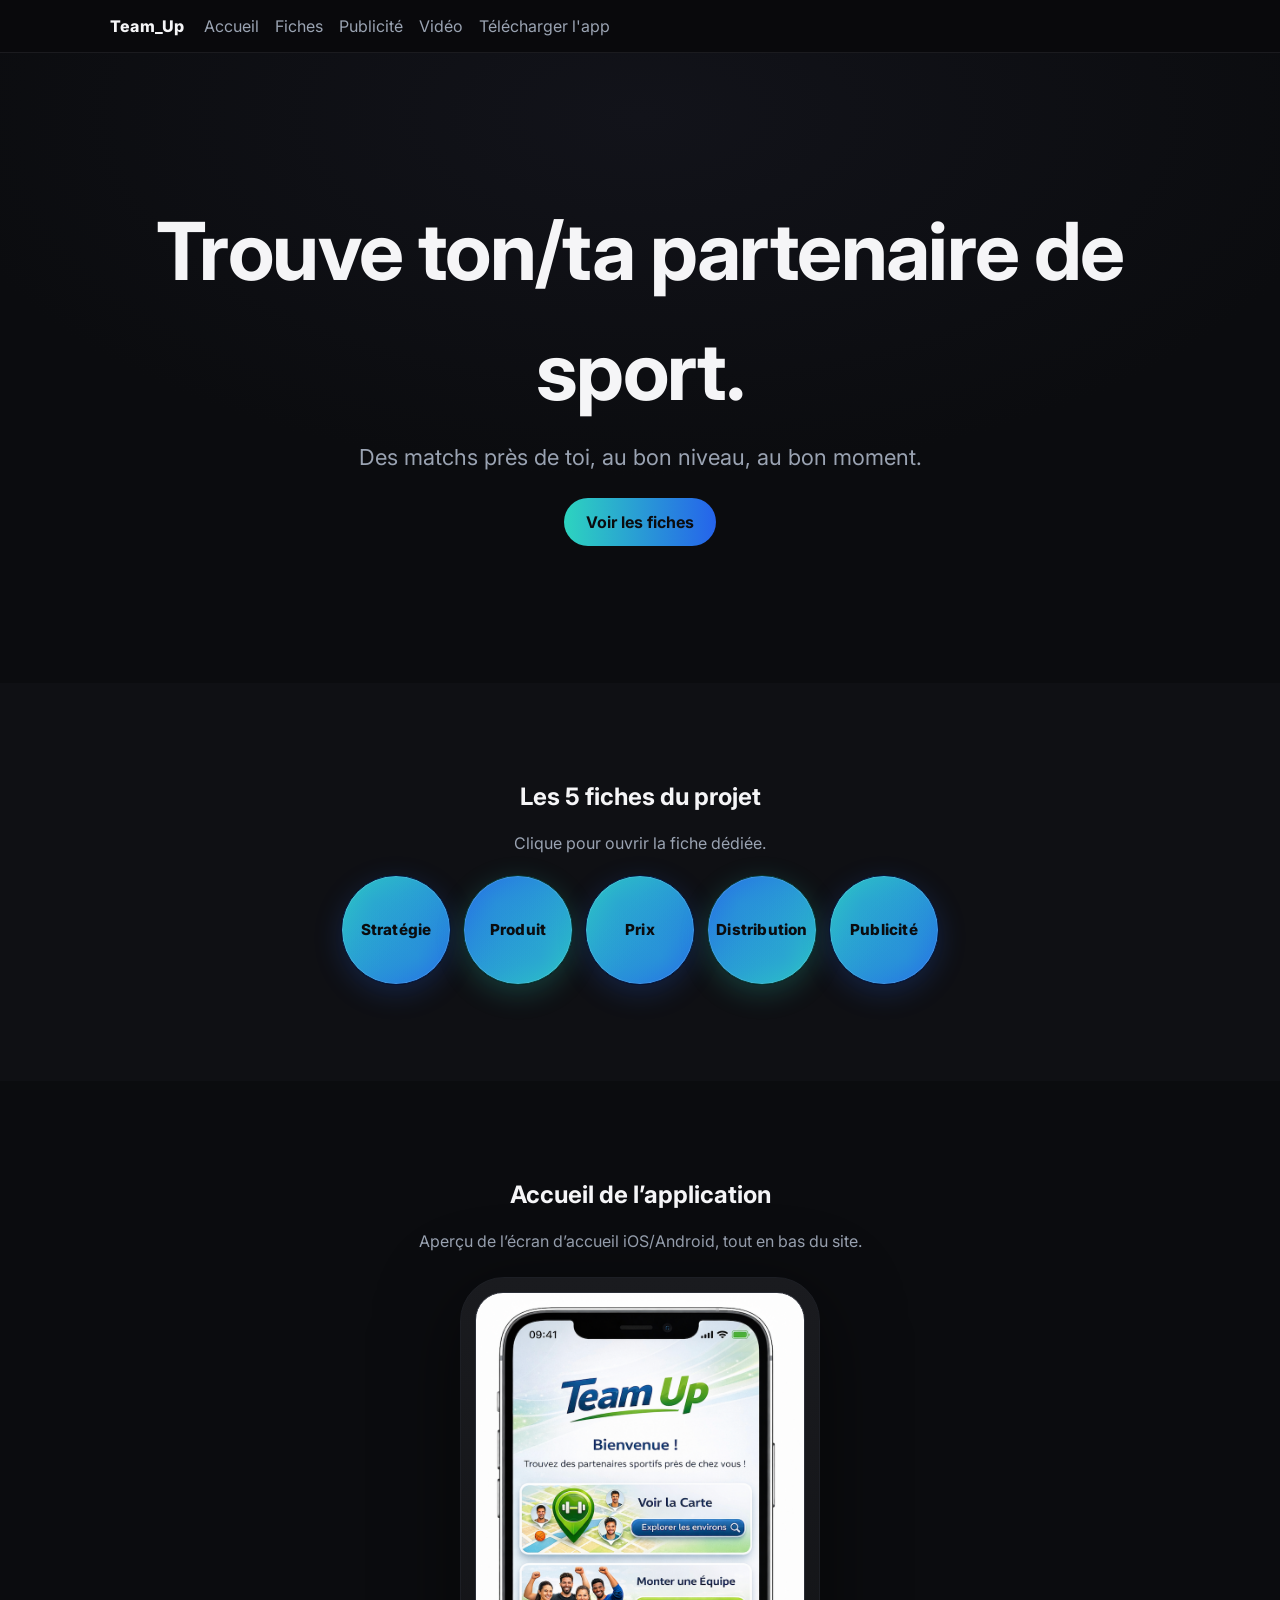
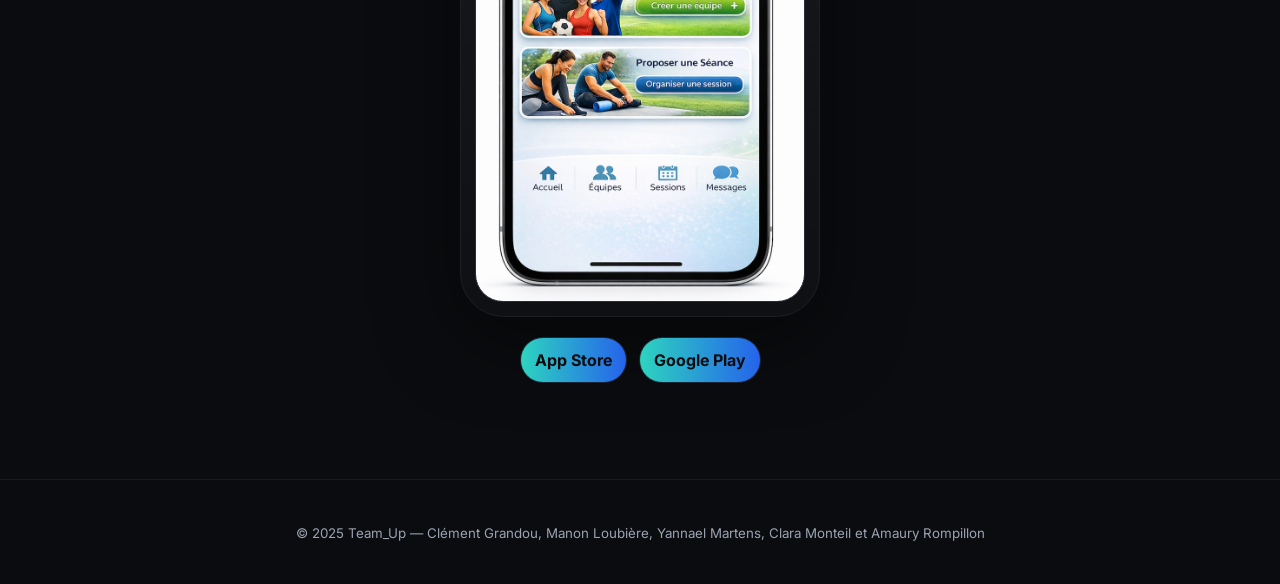
==== index.html @ 3b7e69a4 "Update navigation links in index.html" ====
<!doctype html>
<html lang="fr">
  <head>
    <meta charset="utf-8" />
    <meta name="viewport" content="width=device-width, initial-scale=1" />
    <title>Team_Up — Rencontres sportives</title>
    <meta name="description" content="Team_Up — Trouve ton/ta partenaire de sport près de toi, au bon niveau, au bon moment." />
    <link rel="preconnect" href="https://fonts.googleapis.com" />
    <link rel="preconnect" href="https://fonts.gstatic.com" crossorigin />
    <link href="https://fonts.googleapis.com/css2?family=Inter:wght@300;400;600;800&display=swap" rel="stylesheet" />
    <link rel="stylesheet" href="./style.css" />
    <script defer src="./script.js"></script>
  </head>
  <body>
    <header class="site-header">
      <nav class="nav">
        <a class="brand" href="./index.html">Team_Up</a>
        <ul class="links">
          <li><a href="#hero">Accueil</a></li>
          <li><a href="#fiches">Fiches</a></li>
          <li><a href="#publicité">Publicité</a></li>
          <li><a href="#vidéo">Vidéo</a></li>
          <li><a href="#télécharger l'app">Télécharger l'app</a></li>
        </ul>
      </nav>
    </header>

    <main>
      <!-- HERO -->
      <section id="hero" class="section hero">
        <div class="container center">
          <h1 data-animate="fade-up">Trouve ton/ta partenaire de sport.</h1>
          <p data-animate="fade-up" data-delay="0.08">Des matchs près de toi, au bon niveau, au bon moment.</p>
          <a class="btn" href="#fiches" data-animate="fade-up" data-delay="0.16">Voir les fiches</a>
        </div>
      </section>

      <!-- NAVIGATION VERS LES 5 FICHES (bulles) -->
      <section id="fiches" class="section fiches-nav">
        <div class="container center">
          <h2 data-animate="fade-up">Les 5 fiches du projet</h2>
          <p class="lead" data-animate="fade-up">Clique pour ouvrir la fiche dédiée.</p>
          <div class="chips" role="navigation" aria-label="Fiches">
            <a class="chip bubble" href="./fiche/strategie.html" data-animate="fade-up" style="--i:0"><span class="label">Stratégie</span></a>
            <a class="chip bubble" href="./fiche/produit.html" data-animate="fade-up" style="--i:1"><span class="label">Produit</span></a>
            <a class="chip bubble" href="./fiche/prix.html" data-animate="fade-up" style="--i:2"><span class="label">Prix</span></a>
            <a class="chip bubble" href="./fiche/distribution.html" data-animate="fade-up" style="--i:3"><span class="label">Distribution</span></a>
            <a class="chip bubble" href="./fiche/publicite.html" data-animate="fade-up" style="--i:4"><span class="label">Publicité</span></a>
          </div>
        </div>
      </section>

      <!-- APERÇU EN FIN DE SITE: Accueil de l'application -->
      <section id="app-home" class="section app-preview">
        <div class="container center">
          <h2 data-animate="fade-up">Accueil de l’application</h2>
          <p class="lead" data-animate="fade-up">Aperçu de l’écran d’accueil iOS/Android, tout en bas du site.</p>

          <!-- Appareil avec écran: remplace l’URL de background-image par ta capture -->
          <div class="device-wrap" data-animate="fade-up">
            <div class="device-frame">
              <!-- Remplace ./assets/app-home.png par le chemin de ta capture d’écran -->
              <div class="device-screen" style="background-image: url('./assets/app-home.png');"></div>
            </div>
          </div>

          <!-- Liens stores (facultatif) -->
          <div class="store-actions" data-animate="fade-up">
            <a class="store-btn ios" href="#" aria-label="App Store">App Store</a>
            <a class="store-btn android" href="#" aria-label="Google Play">Google Play</a>
          </div>
        </div>
      </section>
    </main>

    <footer class="site-footer">
      <small>© 2025 Team_Up — Clément Grandou, Manon Loubière, Yannael Martens, Clara Monteil et Amaury Rompillon</small>
    </footer>
  </body>
</html>
---- style.css ----
:root{
  /* Thème sport “Apple” bleu électrique + vert menthe */
  --bg:#0b0c0f;
  --bg-soft:#0f1014;
  --text:#f5f5f7;
  --muted:#9aa3b2;
  --primary:#2dd4bf;   /* mint */
  --accent:#2563eb;    /* blue */
  --radius:18px;
}

* { box-sizing: border-box; }
html, body { height: 100%; }
html { scroll-behavior: smooth; }
body {
  margin: 0;
  font-family: Inter, system-ui, -apple-system, Segoe UI, Roboto, "Helvetica Neue", Arial, "Noto Sans", "Apple Color Emoji", "Segoe UI Emoji", "Segoe UI Symbol", "Noto Color Emoji", sans-serif;
  background: var(--bg);
  color: var(--text);
  line-height: 1.5;
}

a { color: var(--accent); text-decoration: none; }
a:focus { outline: 2px solid var(--accent); outline-offset: 2px; }
.center { text-align: center; }
.container { max-width: 1100px; margin: 0 auto; padding: 0 20px; }
.section { padding: 96px 0; }

/* Header façon Apple (blur, léger contraste) */
.site-header {
  position: sticky; top: 0; z-index: 20;
  background: color-mix(in oklab, var(--bg) 92%, black 8%);
  border-bottom: 1px solid #1b1b1f;
  backdrop-filter: blur(8px);
}
.nav { max-width: 1100px; margin: 0 auto; padding: 14px 20px; display: flex; align-items: center; gap: 20px; }
.nav .brand { font-weight: 800; color: var(--text); letter-spacing: .2px; }
.nav .links { display: flex; gap: 16px; list-style: none; margin: 0; padding: 0; }
.nav .links a { color: var(--muted); }
.nav .links a:hover { color: var(--text); }

/* HERO avec gradient “kinétique” doux */
.hero {
  min-height: 70svh; display: grid; place-items: center; text-align: center;
  background:
    radial-gradient(1200px 600px at 50% 10%, #12131a 0%, var(--bg) 60%),
    conic-gradient(from 210deg at 50% 10%,
      color-mix(in oklab, var(--primary) 30%, transparent) 0 25%,
      transparent 25% 100%);
}
.hero h1{ font-size: clamp(40px, 8vw, 80px); letter-spacing: -0.02em; margin: 0 0 12px; }
.hero p{ font-size: clamp(16px, 2.2vw, 22px); color: var(--muted); margin: 0 0 24px; }

/* CTA en dégradé mint→blue */
.btn {
  display: inline-block; padding: 12px 22px; border-radius: 999px;
  background: linear-gradient(90deg, var(--primary), var(--accent));
  color: #0b0c0f; font-weight: 700;
}
.btn:hover { filter: brightness(1.03); }

/* NAV des fiches (chips) */
.fiches-nav { background: var(--bg-soft); }
.fiches-nav .lead { color: var(--muted); }
.chips {
  display: flex; flex-wrap: wrap; gap: 12px; justify-content: center; margin-top: 20px;
}
.chip {
  display: inline-flex; align-items: center; gap: 8px;
  padding: 12px 16px; border-radius: 999px;
  background: #111318; border: 1px solid #1e2535; color: var(--muted);
  font-weight: 700; letter-spacing: .2px;
  transition: transform .2s ease, color .2s ease, border-color .2s ease, box-shadow .2s ease;
}
.chip:hover { color: var(--text); border-color: var(--accent); transform: translateY(-2px); }

/* ====== Variante “bulle” pour les liens de fiches ====== */
.chip.bubble{
  --from: var(--primary);   /* menthe */
  --to: var(--accent);      /* bleu */

  width: 110px;
  height: 110px;
  border-radius: 50%;
  padding: 0;
  display: inline-flex;
  align-items: center;
  justify-content: center;
  text-align: center;

  color: #0b0c0f;           /* texte sombre sur bulle claire */
  font-weight: 800;
  letter-spacing: .2px;

  background:
    radial-gradient(120px 120px at 30% 25%, color-mix(in oklab, var(--to) 16%, transparent) 0%, transparent 55%),
    radial-gradient(120px 120px at 70% 75%, color-mix(in oklab, var(--from) 18%, transparent) 0%, transparent 55%),
    linear-gradient(135deg, var(--from), var(--to));

  border: 1px solid color-mix(in oklab, var(--to) 40%, black 60%);
  box-shadow:
    0 8px 28px color-mix(in oklab, var(--to) 22%, transparent),
    inset 0 0 0 1px rgba(255,255,255,.12);

  transition: transform .18s ease, box-shadow .18s ease, filter .18s ease;
}
.chip.bubble .label{ display:block; font-size: 0.95rem; line-height: 1.1; }
.chip.bubble:hover{
  transform: translateY(-4px) scale(1.03);
  filter: brightness(1.06);
  box-shadow:
    0 12px 36px color-mix(in oklab, var(--to) 30%, transparent),
    inset 0 0 0 1px rgba(255,255,255,.16);
}
.chip.bubble:focus{ outline: 3px solid var(--accent); outline-offset: 3px; }
.chip.bubble:nth-child(odd){ --from: var(--primary); --to: var(--accent); }
.chip.bubble:nth-child(even){ --from: var(--accent); --to: var(--primary); }

@media (max-width: 420px){
  .chip.bubble{ width: 96px; height: 96px; }
  .chip.bubble .label{ font-size: 0.9rem; }
}

/* Pages FICHE – header minimal + retour */
.fiche-header {
  position: sticky; top: 0; z-index: 20;
  background: color-mix(in oklab, var(--bg) 92%, black 8%);
  border-bottom: 1px solid #1b1b1f;
  backdrop-filter: blur(8px);
}
.fiche-header .inner {
  max-width: 1100px; margin: 0 auto; padding: 14px 20px;
  display: flex; justify-content: space-between; align-items: center; gap: 16px;
}
.back-link { color: var(--muted); font-weight: 700; }
.back-link:hover { color: var(--text); }
.fiche-title { font-weight: 800; color: var(--text); margin: 0; }

/* Utilitaires de mise en page */
.lead { color: var(--muted); }
.list { margin: 8px 0 16px; padding-left: 18px; color: var(--muted); }
.list li { margin: 6px 0; }
.grid-2 { display: grid; gap: 12px 24px; grid-template-columns: 1fr; }
@media (min-width: 900px){ .grid-2 { grid-template-columns: 1fr 1fr; } }
.box { background: #101218; border: 1px solid #1d2331; border-radius: 14px; padding: 14px; }
.colors .kv { display: flex; align-items: center; gap: 10px; font-weight: 700; }
.colors .dot { width: 12px; height: 12px; border-radius: 50%; border: 1px solid rgba(255,255,255,.25); display: inline-block; }
.small { color: var(--muted); font-size: 0.95rem; margin: 2px 0 10px; }

.section h1, .section h2 { margin: 0 0 10px; }
.section h3 { margin: 18px 0 8px; }
.section h4 { margin: 12px 0 6px; }

/* Apparition légère façon Apple */
[data-animate] { opacity: 0; transform: translateY(14px); will-change: transform, opacity; }
[data-animate].in { opacity: 1; transform: translateY(0); transition: opacity .6s ease, transform .6s ease; }

/* Accessibilité */
@media (prefers-reduced-motion: reduce){
  html { scroll-behavior: auto; }
  [data-animate] { opacity: 1; transform: none; transition: none; }
}

/* Footer */
.site-footer { padding: 40px 20px; text-align: center; color: var(--muted); border-top: 1px solid #1b1b1f; }

/* ====== Section d’aperçu de l’application en fin de page ====== */
.app-preview { background: var(--bg); }
.app-preview h2 { margin-bottom: 6px; }
.app-preview .lead { color: var(--muted); }

.device-wrap { display: flex; justify-content: center; margin-top: 24px; }
.device-frame{
  width: min(360px, 80vw);
  aspect-ratio: 9 / 16;
  border-radius: 44px;
  background: linear-gradient(180deg, #1a1b1f 0%, #0f1013 100%);
  border: 1px solid #1d1f25;
  padding: 14px;
  box-shadow: 0 20px 80px rgba(0,0,0,0.5);
}
.device-screen{
  width: 100%; height: 100%; border-radius: 28px; border: 1px solid #2a2d36;
  /* Fallback visuel si la capture n’est pas encore dispo */
  background:
    radial-gradient(280px 280px at 70% 20%, var(--accent) 0%, transparent 60%),
    radial-gradient(280px 280px at 30% 80%, var(--primary) 0%, transparent 60%),
    #0b0c0f;
  /* Ta capture d’écran sera superposée via style="background-image:url('...')" dans index.html */
  background-size: cover;
  background-position: center;
}

.store-actions{
  display: flex; gap: 12px; justify-content: center; margin-top: 20px;
}
.store-btn{
  display: inline-block; padding: 10px 14px; border-radius: 999px; font-weight: 700;
  color: #0b0c0f; background: linear-gradient(90deg, var(--primary), var(--accent));
  border: 1px solid #1e2535;
}
.store-btn:hover{ filter: brightness(1.04); }
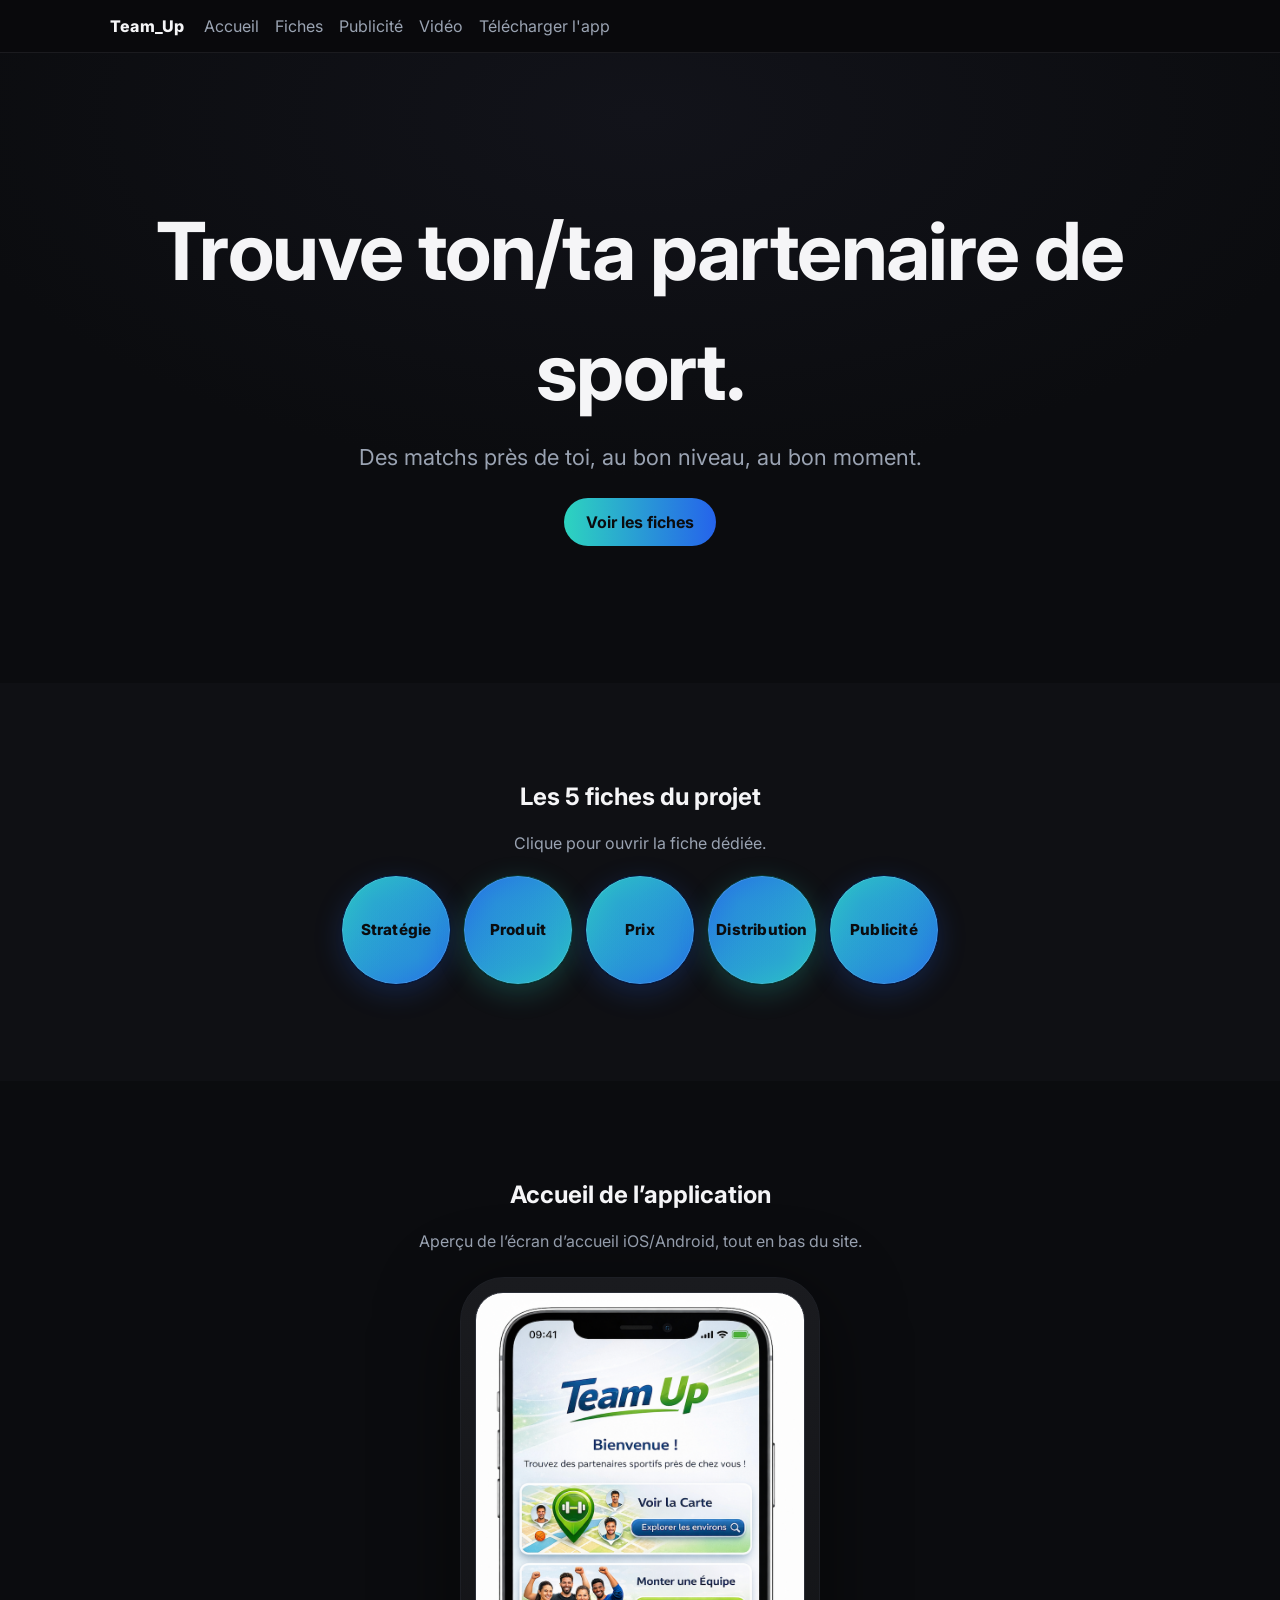
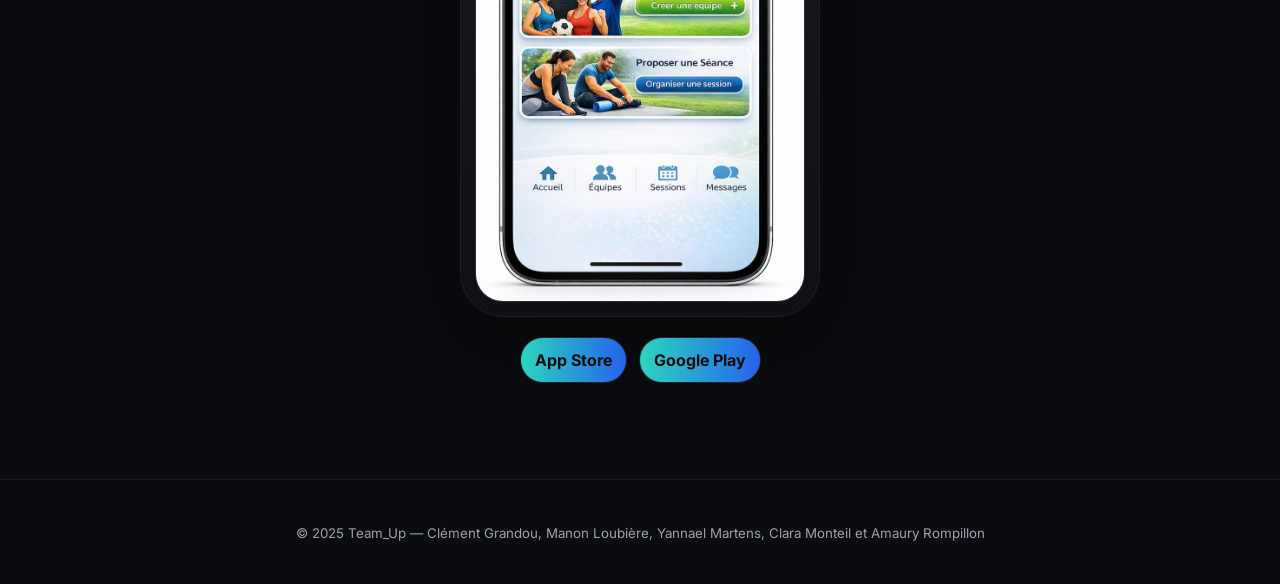
==== commit 4251121f: "Rename section ID for app preview" ====
--- a/index.html
+++ b/index.html
@@ -51,7 +51,7 @@
       </section>
 
       <!-- APERÇU EN FIN DE SITE: Accueil de l'application -->
-      <section id="app-home" class="section app-preview">
+      <section id="télécharge l'app" class="section app-preview">
         <div class="container center">
           <h2 data-animate="fade-up">Accueil de l’application</h2>
           <p class="lead" data-animate="fade-up">Aperçu de l’écran d’accueil iOS/Android, tout en bas du site.</p>
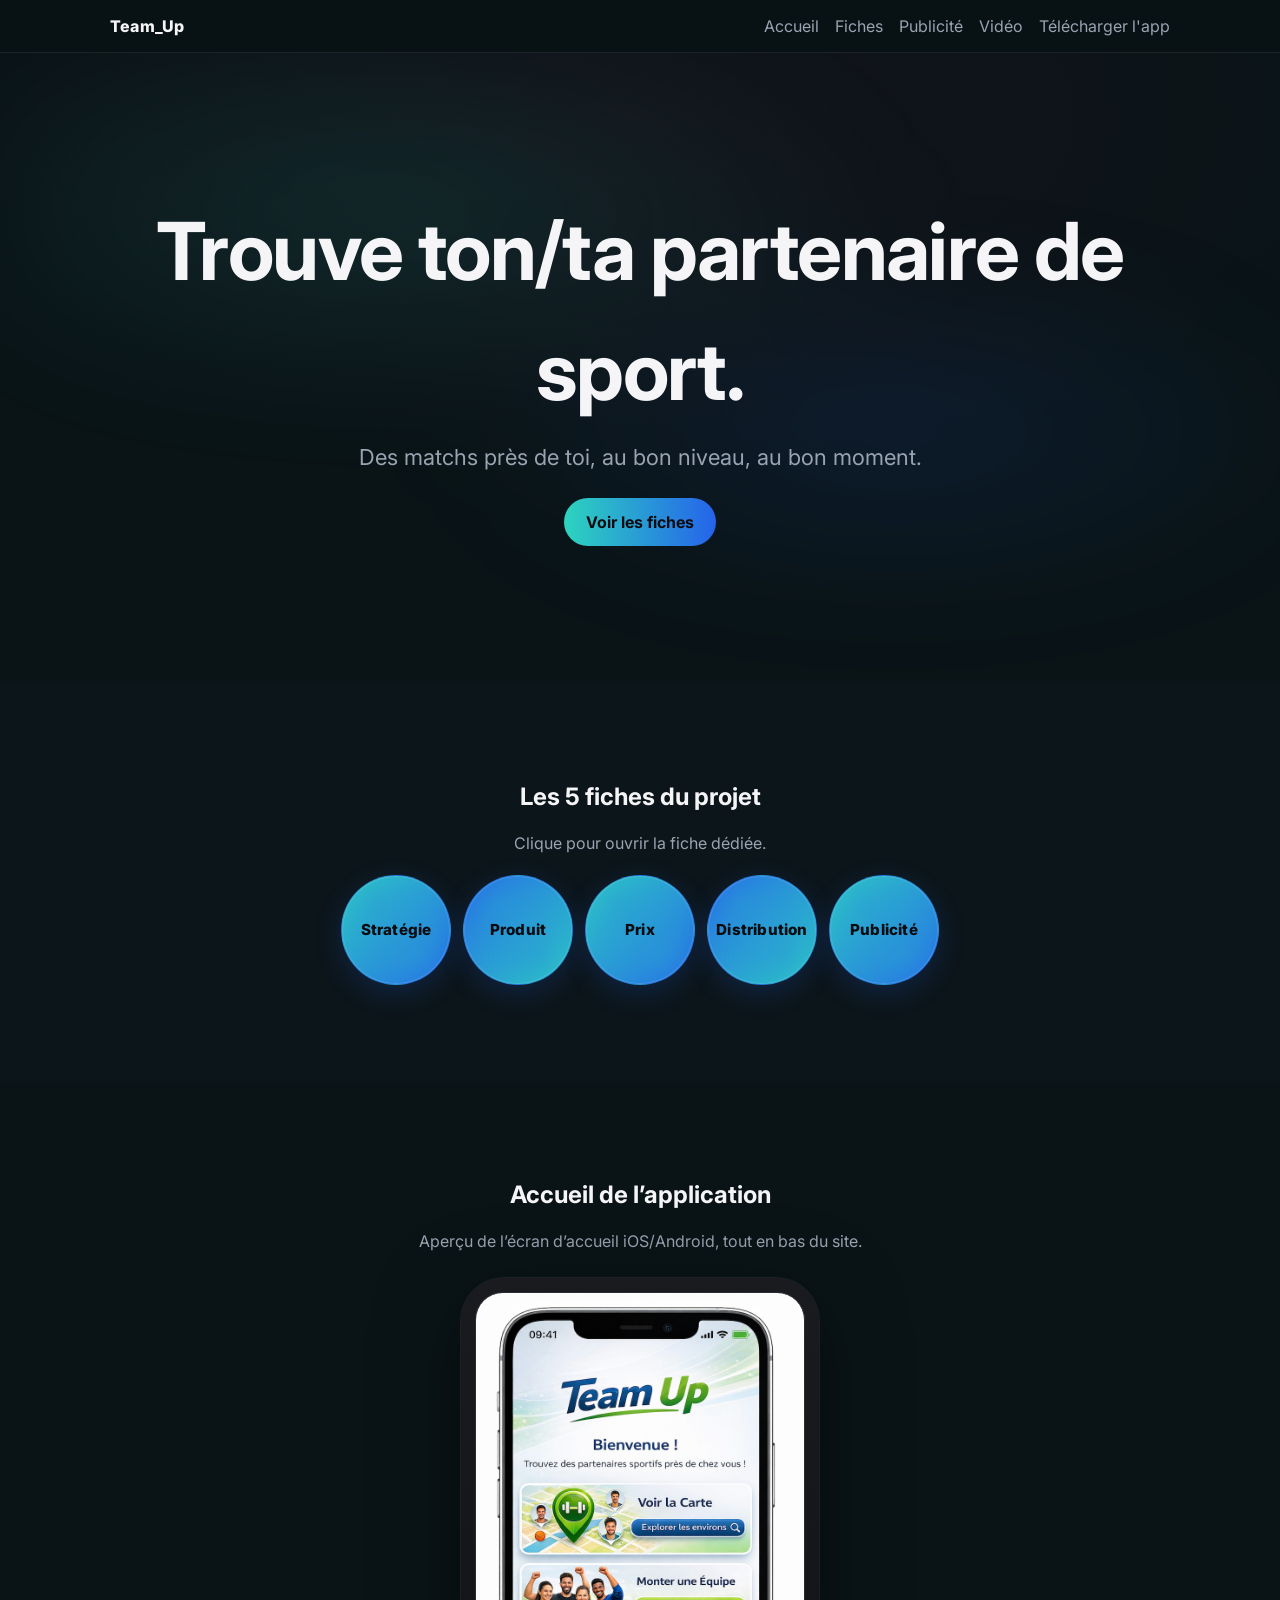
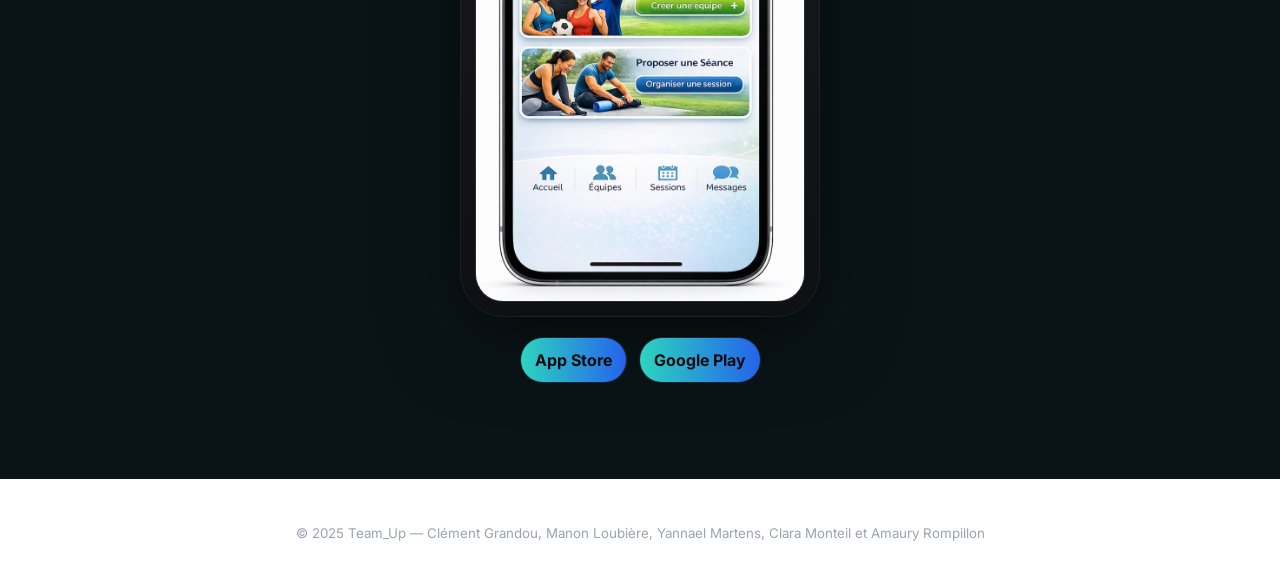
==== commit 2acbb4c6: "Update video link to point to video.html" ====
--- a/index.html
+++ b/index.html
@@ -19,8 +19,8 @@
           <li><a href="#hero">Accueil</a></li>
           <li><a href="#fiches">Fiches</a></li>
           <li><a href="#publicité">Publicité</a></li>
-          <li><a href="#vidéo">Vidéo</a></li>
-          <li><a href="#télécharger l'app">Télécharger l'app</a></li>
+          <li><a href="./video.html">Vidéo</a></li>
+          <li><a href="#télécharger">Télécharger l'app</a></li>
         </ul>
       </nav>
     </header>
@@ -51,7 +51,7 @@
       </section>
 
       <!-- APERÇU EN FIN DE SITE: Accueil de l'application -->
-      <section id="télécharge l'app" class="section app-preview">
+      <section id="télécharger" class="section app-preview">
         <div class="container center">
           <h2 data-animate="fade-up">Accueil de l’application</h2>
           <p class="lead" data-animate="fade-up">Aperçu de l’écran d’accueil iOS/Android, tout en bas du site.</p>
--- a/style.css
+++ b/style.css
@@ -1,21 +1,34 @@
 :root{
-  /* Thème sport “Apple” bleu électrique + vert menthe */
-  --bg:#0b0c0f;
-  --bg-soft:#0f1014;
+  /* Thème sport “Apple” bleu électrique + vert menthe (fond légèrement teinté) */
+  --bg: #0a1417;        /* noir teinté vert/bleu (très sombre mais pas noir) */
+  --bg-soft: #0c151a;   /* variante douce du fond */
   --text:#f5f5f7;
   --muted:#9aa3b2;
-  --primary:#2dd4bf;   /* mint */
-  --accent:#2563eb;    /* blue */
+  --primary:#2dd4bf;    /* menthe */
+  --accent:#2563eb;     /* bleu électrique */
   --radius:18px;
 }
 
 * { box-sizing: border-box; }
-html, body { height: 100%; }
+html, body { height: 100%; margin: 0; }
 html { scroll-behavior: smooth; }
+
 body {
-  margin: 0;
   font-family: Inter, system-ui, -apple-system, Segoe UI, Roboto, "Helvetica Neue", Arial, "Noto Sans", "Apple Color Emoji", "Segoe UI Emoji", "Segoe UI Symbol", "Noto Color Emoji", sans-serif;
-  background: var(--bg);
+
+  /* ===== FOND UNIFIÉ (avec fallback pour compatibilité) ===== */
+  /* Fallback universel */
+  background: linear-gradient(180deg, #0a1417, #0c151a);
+
+  /* Version moderne (si supportée) */
+  background:
+    linear-gradient(180deg,
+      color-mix(in oklab, var(--bg) 90%, var(--primary) 10%),
+      color-mix(in oklab, var(--bg) 90%, var(--accent) 10%)
+    );
+
+  background-attachment: fixed;
+  background-size: cover;
   color: var(--text);
   line-height: 1.5;
 }
@@ -26,58 +39,134 @@
 .container { max-width: 1100px; margin: 0 auto; padding: 0 20px; }
 .section { padding: 96px 0; }
 
-/* Header façon Apple (blur, léger contraste) */
-.site-header {
-  position: sticky; top: 0; z-index: 20;
+/* ===== Header page d’accueil (Apple-like) ===== */
+.site-header{
+  position: sticky; top: 0; z-index: 30;
+
+  /* Fallback */
+  background: rgba(10, 20, 23, 0.85);
+  /* Version moderne */
   background: color-mix(in oklab, var(--bg) 92%, black 8%);
-  border-bottom: 1px solid #1b1b1f;
-  backdrop-filter: blur(8px);
-}
-.nav { max-width: 1100px; margin: 0 auto; padding: 14px 20px; display: flex; align-items: center; gap: 20px; }
-.nav .brand { font-weight: 800; color: var(--text); letter-spacing: .2px; }
-.nav .links { display: flex; gap: 16px; list-style: none; margin: 0; padding: 0; }
-.nav .links a { color: var(--muted); }
-.nav .links a:hover { color: var(--text); }
-
-/* HERO avec gradient “kinétique” doux */
-.hero {
-  min-height: 70svh; display: grid; place-items: center; text-align: center;
+
+  border-bottom: 1px solid rgba(255,255,255,.08);
+  backdrop-filter: blur(10px);
+}
+
+.nav{
+  max-width: 1100px;
+  margin: 0 auto;
+  padding: 14px 20px;
+  display: flex;
+  align-items: center;
+  gap: 20px;
+  justify-content: space-between;
+}
+
+.nav .brand{
+  font-weight: 800;
+  color: var(--text);
+  letter-spacing: .2px;
+}
+
+.nav .links{
+  display: flex;
+  gap: 16px;
+  list-style: none;
+  margin: 0;
+  padding: 0;
+}
+
+.nav .links a{ color: var(--muted); }
+.nav .links a:hover{ color: var(--text); }
+
+/* ===== HERO avec gradient “kinétique” doux ===== */
+.hero{
+  position: relative;
+  min-height: 70svh;
+  display: grid;
+  place-items: center;
+  text-align: center;
+
+  /* Fallback */
+  background:
+    radial-gradient(1200px 600px at 50% 10%, #12131a 0%, #0a1417 60%);
+
+  /* Version moderne */
   background:
     radial-gradient(1200px 600px at 50% 10%, #12131a 0%, var(--bg) 60%),
     conic-gradient(from 210deg at 50% 10%,
       color-mix(in oklab, var(--primary) 30%, transparent) 0 25%,
       transparent 25% 100%);
 }
-.hero h1{ font-size: clamp(40px, 8vw, 80px); letter-spacing: -0.02em; margin: 0 0 12px; }
-.hero p{ font-size: clamp(16px, 2.2vw, 22px); color: var(--muted); margin: 0 0 24px; }
+
+.hero::before{
+  content:"";
+  position:absolute; inset:0;
+  pointer-events:none;
+  z-index:0;
+  background:
+    radial-gradient(70% 50% at 30% 25%, rgba(45,212,191,0.12) 0%, transparent 60%),
+    radial-gradient(60% 45% at 70% 60%, rgba(37,99,235,0.12) 0%, transparent 60%);
+  filter: blur(60px);
+  opacity: 1;
+}
+
+.hero .container{ position: relative; z-index: 1; }
+
+.hero h1{
+  font-size: clamp(40px, 8vw, 80px);
+  letter-spacing: -0.02em;
+  margin: 0 0 12px;
+}
+
+.hero p{
+  font-size: clamp(16px, 2.2vw, 22px);
+  color: var(--muted);
+  margin: 0 0 24px;
+}
 
 /* CTA en dégradé mint→blue */
-.btn {
-  display: inline-block; padding: 12px 22px; border-radius: 999px;
+.btn{
+  display: inline-block;
+  padding: 12px 22px;
+  border-radius: 999px;
   background: linear-gradient(90deg, var(--primary), var(--accent));
-  color: #0b0c0f; font-weight: 700;
-}
-.btn:hover { filter: brightness(1.03); }
-
-/* NAV des fiches (chips) */
-.fiches-nav { background: var(--bg-soft); }
-.fiches-nav .lead { color: var(--muted); }
-.chips {
-  display: flex; flex-wrap: wrap; gap: 12px; justify-content: center; margin-top: 20px;
-}
-.chip {
-  display: inline-flex; align-items: center; gap: 8px;
-  padding: 12px 16px; border-radius: 999px;
-  background: #111318; border: 1px solid #1e2535; color: var(--muted);
-  font-weight: 700; letter-spacing: .2px;
+  color: #0b0c0f;
+  font-weight: 700;
+}
+.btn:hover{ filter: brightness(1.03); }
+
+/* ===== NAV des fiches (chips) ===== */
+.fiches-nav{ background: var(--bg-soft); }
+.fiches-nav .lead{ color: var(--muted); }
+
+.chips{
+  display: flex;
+  flex-wrap: wrap;
+  gap: 12px;
+  justify-content: center;
+  margin-top: 20px;
+}
+
+.chip{
+  display: inline-flex;
+  align-items: center;
+  gap: 8px;
+  padding: 12px 16px;
+  border-radius: 999px;
+  background: #111318;
+  border: 1px solid #1e2535;
+  color: var(--muted);
+  font-weight: 700;
+  letter-spacing: .2px;
   transition: transform .2s ease, color .2s ease, border-color .2s ease, box-shadow .2s ease;
 }
-.chip:hover { color: var(--text); border-color: var(--accent); transform: translateY(-2px); }
-
-/* ====== Variante “bulle” pour les liens de fiches ====== */
+.chip:hover{ color: var(--text); border-color: var(--accent); transform: translateY(-2px); }
+
+/* Variante “bulle” pour les liens de fiches */
 .chip.bubble{
-  --from: var(--primary);   /* menthe */
-  --to: var(--accent);      /* bleu */
+  --from: var(--primary);
+  --to: var(--accent);
 
   width: 110px;
   height: 110px;
@@ -88,30 +177,37 @@
   justify-content: center;
   text-align: center;
 
-  color: #0b0c0f;           /* texte sombre sur bulle claire */
+  color: #0b0c0f;
   font-weight: 800;
   letter-spacing: .2px;
 
+  /* Fallback simple */
+  background: linear-gradient(135deg, var(--from), var(--to));
+
+  /* Version riche si supportée */
   background:
     radial-gradient(120px 120px at 30% 25%, color-mix(in oklab, var(--to) 16%, transparent) 0%, transparent 55%),
     radial-gradient(120px 120px at 70% 75%, color-mix(in oklab, var(--from) 18%, transparent) 0%, transparent 55%),
     linear-gradient(135deg, var(--from), var(--to));
 
-  border: 1px solid color-mix(in oklab, var(--to) 40%, black 60%);
+  border: 1px solid rgba(37,99,235,.35);
   box-shadow:
-    0 8px 28px color-mix(in oklab, var(--to) 22%, transparent),
+    0 8px 28px rgba(37,99,235,.20),
     inset 0 0 0 1px rgba(255,255,255,.12);
 
   transition: transform .18s ease, box-shadow .18s ease, filter .18s ease;
 }
+
 .chip.bubble .label{ display:block; font-size: 0.95rem; line-height: 1.1; }
+
 .chip.bubble:hover{
   transform: translateY(-4px) scale(1.03);
   filter: brightness(1.06);
   box-shadow:
-    0 12px 36px color-mix(in oklab, var(--to) 30%, transparent),
+    0 12px 36px rgba(37,99,235,.28),
     inset 0 0 0 1px rgba(255,255,255,.16);
 }
+
 .chip.bubble:focus{ outline: 3px solid var(--accent); outline-offset: 3px; }
 .chip.bubble:nth-child(odd){ --from: var(--primary); --to: var(--accent); }
 .chip.bubble:nth-child(even){ --from: var(--accent); --to: var(--primary); }
@@ -121,27 +217,91 @@
   .chip.bubble .label{ font-size: 0.9rem; }
 }
 
-/* Pages FICHE – header minimal + retour */
-.fiche-header {
-  position: sticky; top: 0; z-index: 20;
+/* ===== Pages FICHE – en-tête beau + robuste ===== */
+.fiche-header{
+  position: sticky;
+  top: 0;
+  z-index: 30;
+
+  /* Fallback */
+  background: rgba(10, 20, 23, 0.88);
+  /* Version moderne */
   background: color-mix(in oklab, var(--bg) 92%, black 8%);
-  border-bottom: 1px solid #1b1b1f;
-  backdrop-filter: blur(8px);
-}
-.fiche-header .inner {
-  max-width: 1100px; margin: 0 auto; padding: 14px 20px;
-  display: flex; justify-content: space-between; align-items: center; gap: 16px;
-}
-.back-link { color: var(--muted); font-weight: 700; }
-.back-link:hover { color: var(--text); }
-.fiche-title { font-weight: 800; color: var(--text); margin: 0; }
-
-/* Utilitaires de mise en page */
+
+  border-bottom: 1px solid rgba(255,255,255,.08);
+  backdrop-filter: blur(10px);
+}
+
+.fiche-header .inner{
+  max-width: 1100px;
+  margin: 0 auto;
+  padding: 14px 20px;
+
+  /* Centrage propre du titre, sans casser le lien */
+  display: grid;
+  grid-template-columns: 1fr auto 1fr;
+  align-items: center;
+  gap: 12px;
+}
+
+/* Lien retour */
+.back-link{
+  justify-self: start;
+  display: inline-flex;
+  align-items: center;
+  gap: 10px;
+  padding: 10px 12px;
+  border-radius: 999px;
+
+  color: var(--muted);
+  background: rgba(255,255,255,.04);
+  border: 1px solid rgba(255,255,255,.08);
+
+  font-weight: 700;
+  transition: transform .18s ease, color .18s ease, border-color .18s ease, background .18s ease;
+}
+
+.back-link:hover{
+  color: var(--text);
+  border-color: rgba(37,99,235,.45);
+  background: rgba(255,255,255,.06);
+  transform: translateY(-1px);
+}
+
+/* Titre fiche */
+.fiche-title{
+  justify-self: center;
+  margin: 0;
+  font-weight: 900;
+  letter-spacing: .2px;
+  font-size: 1.25rem;
+
+  /* Fallback */
+  color: var(--text);
+
+  /* Dégradé texte si supporté */
+  background: linear-gradient(90deg, var(--primary), var(--accent));
+  -webkit-background-clip: text;
+  background-clip: text;
+  -webkit-text-fill-color: transparent;
+}
+
+@media (max-width: 560px){
+  .fiche-header .inner{
+    grid-template-columns: 1fr;
+    justify-items: center;
+  }
+  .back-link{ justify-self: center; }
+}
+
+/* ===== Utilitaires de mise en page (fiches) ===== */
 .lead { color: var(--muted); }
 .list { margin: 8px 0 16px; padding-left: 18px; color: var(--muted); }
 .list li { margin: 6px 0; }
+
 .grid-2 { display: grid; gap: 12px 24px; grid-template-columns: 1fr; }
 @media (min-width: 900px){ .grid-2 { grid-template-columns: 1fr 1fr; } }
+
 .box { background: #101218; border: 1px solid #1d2331; border-radius: 14px; padding: 14px; }
 .colors .kv { display: flex; align-items: center; gap: 10px; font-weight: 700; }
 .colors .dot { width: 12px; height: 12px; border-radius: 50%; border: 1px solid rgba(255,255,255,.25); display: inline-block; }
@@ -161,15 +321,21 @@
   [data-animate] { opacity: 1; transform: none; transition: none; }
 }
 
-/* Footer */
-.site-footer { padding: 40px 20px; text-align: center; color: var(--muted); border-top: 1px solid #1b1b1f; }
-
-/* ====== Section d’aperçu de l’application en fin de page ====== */
+/* ===== Footer ===== */
+.site-footer{
+  padding: 40px 20px;
+  text-align: center;
+  color: var(--muted);
+  border-top: 1px solid rgba(255,255,255,.08);
+}
+
+/* ===== Section d’aperçu de l’application (accueil) ===== */
 .app-preview { background: var(--bg); }
 .app-preview h2 { margin-bottom: 6px; }
 .app-preview .lead { color: var(--muted); }
 
 .device-wrap { display: flex; justify-content: center; margin-top: 24px; }
+
 .device-frame{
   width: min(360px, 80vw);
   aspect-ratio: 9 / 16;
@@ -179,24 +345,38 @@
   padding: 14px;
   box-shadow: 0 20px 80px rgba(0,0,0,0.5);
 }
+
 .device-screen{
-  width: 100%; height: 100%; border-radius: 28px; border: 1px solid #2a2d36;
-  /* Fallback visuel si la capture n’est pas encore dispo */
-  background:
-    radial-gradient(280px 280px at 70% 20%, var(--accent) 0%, transparent 60%),
-    radial-gradient(280px 280px at 30% 80%, var(--primary) 0%, transparent 60%),
+  width: 100%;
+  height: 100%;
+  border-radius: 28px;
+  border: 1px solid #2a2d36;
+
+  /* Fallback visuel si la capture n’est pas dispo */
+  background:
+    radial-gradient(280px 280px at 70% 20%, rgba(37,99,235,.55) 0%, transparent 60%),
+    radial-gradient(280px 280px at 30% 80%, rgba(45,212,191,.55) 0%, transparent 60%),
     #0b0c0f;
-  /* Ta capture d’écran sera superposée via style="background-image:url('...')" dans index.html */
+
   background-size: cover;
   background-position: center;
+  background-repeat: no-repeat;
 }
 
 .store-actions{
-  display: flex; gap: 12px; justify-content: center; margin-top: 20px;
-}
+  display: flex;
+  gap: 12px;
+  justify-content: center;
+  margin-top: 20px;
+}
+
 .store-btn{
-  display: inline-block; padding: 10px 14px; border-radius: 999px; font-weight: 700;
-  color: #0b0c0f; background: linear-gradient(90deg, var(--primary), var(--accent));
+  display: inline-block;
+  padding: 10px 14px;
+  border-radius: 999px;
+  font-weight: 700;
+  color: #0b0c0f;
+  background: linear-gradient(90deg, var(--primary), var(--accent));
   border: 1px solid #1e2535;
 }
 .store-btn:hover{ filter: brightness(1.04); }
